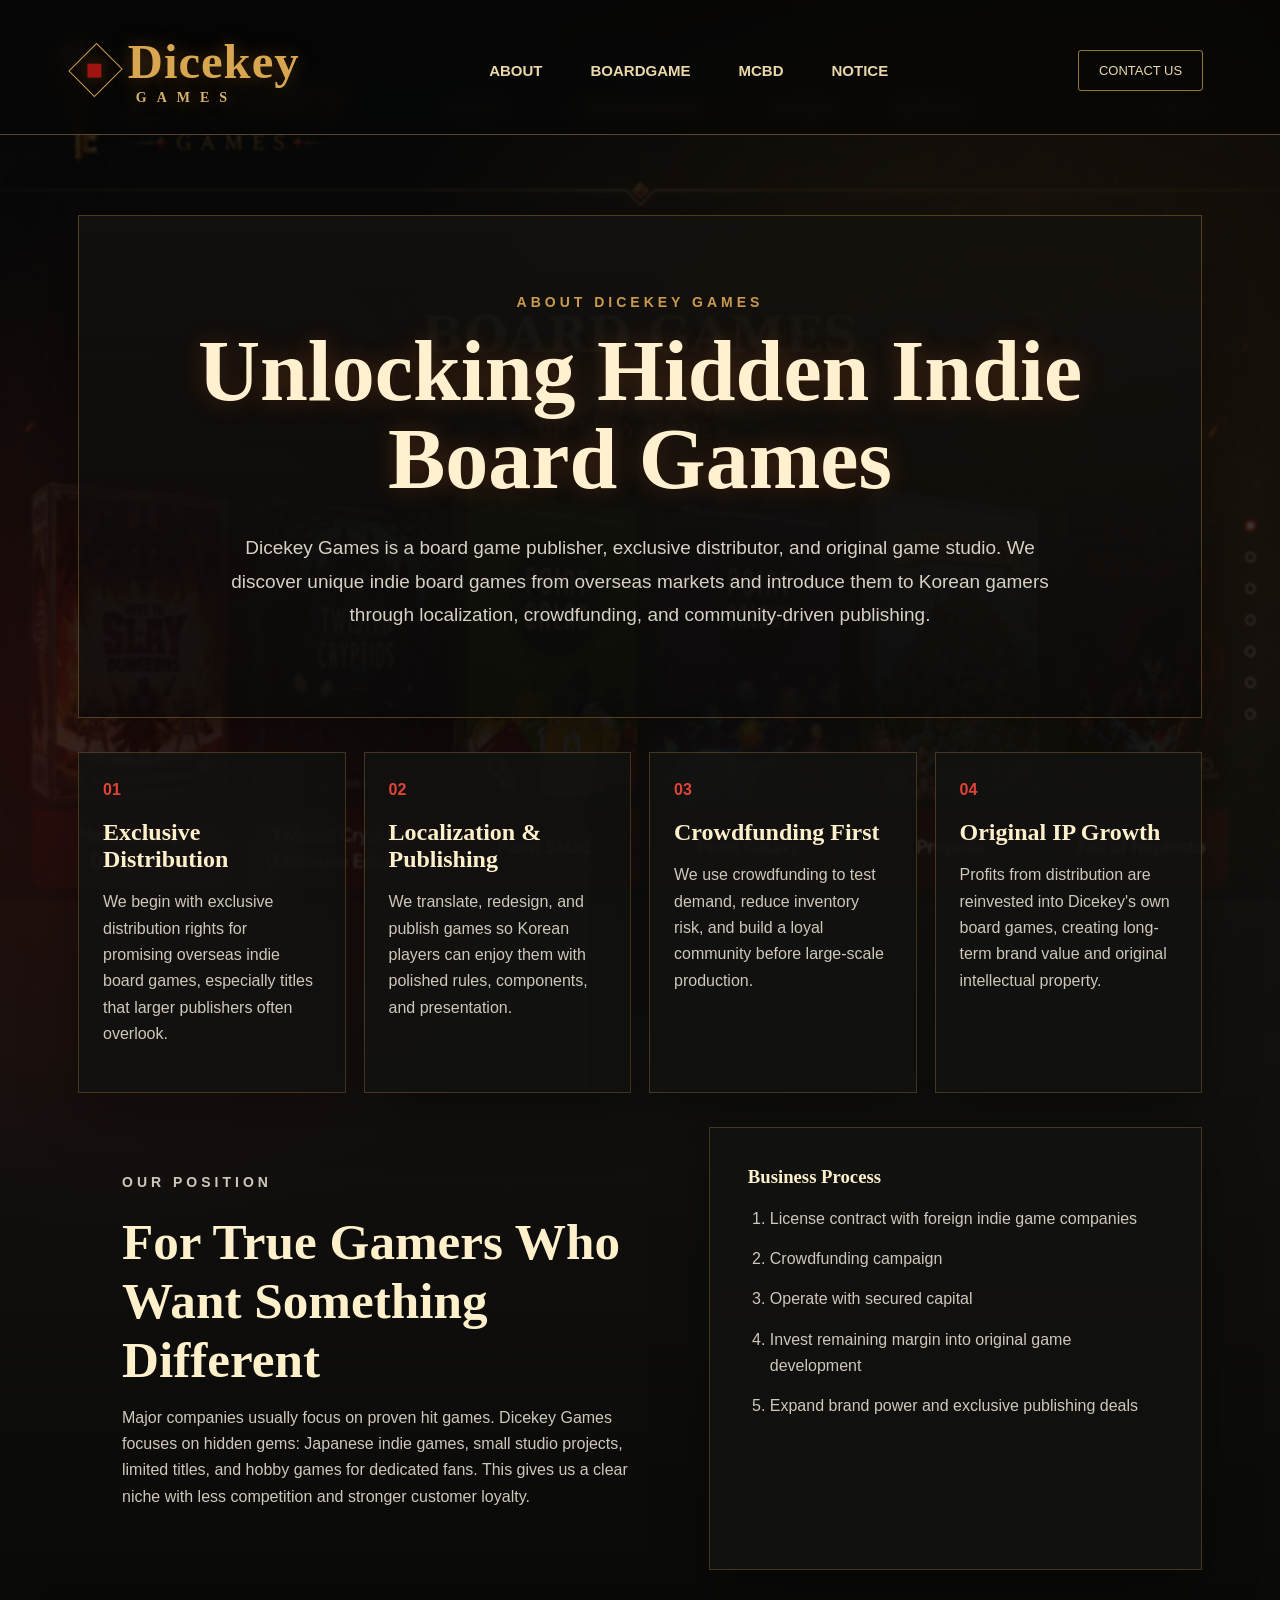
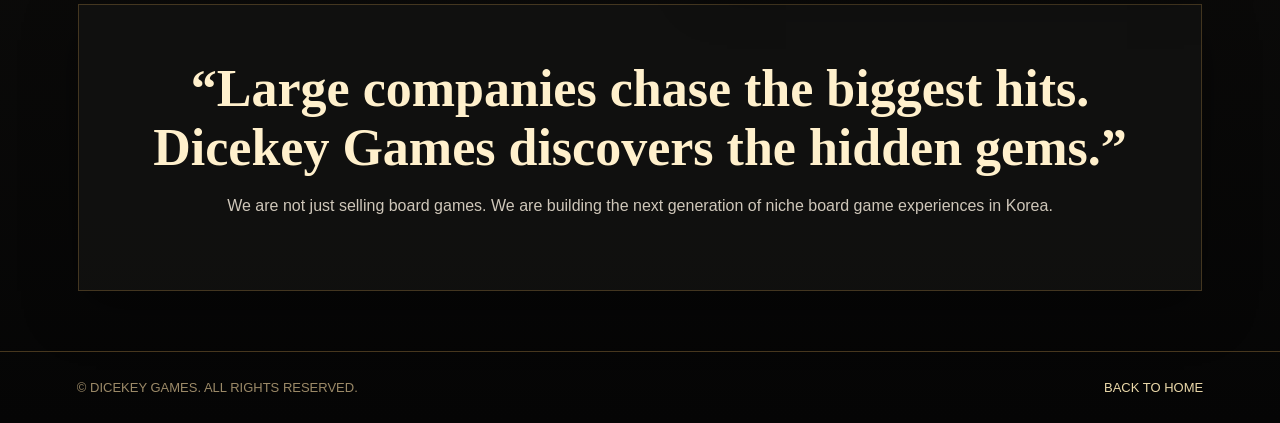
==== about.html @ 2d9f9a21 "Add files via upload" ====
<!DOCTYPE html>
<html lang="en">
<head>
  <meta charset="UTF-8" />
  <meta name="viewport" content="width=device-width, initial-scale=1.0" />
  <title>About Dicekey Games</title>
  <link rel="stylesheet" href="style.css" />
</head>
<body class="about-page">
  <header class="about-header">
    <a class="brand" href="index.html">
      <span class="brand-icon">◆</span>
      <span class="brand-text">Dicekey <small>GAMES</small></span>
    </a>
    <nav class="about-nav">
      <a href="about.html">ABOUT</a>
      <a href="index.html">BOARDGAME</a>
      <a href="index.html#mcbd">MCBD</a>
      <a href="index.html#notice">NOTICE</a>
    </nav>
    <a class="contact-btn" href="mailto:msub2000@g.skku.edu">CONTACT US</a>
  </header>

  <main class="about-main">
    <section class="about-hero">
      <p class="eyebrow">ABOUT DICEKEY GAMES</p>
      <h1>Unlocking Hidden Indie Board Games</h1>
      <p class="lead">
        Dicekey Games is a board game publisher, exclusive distributor, and original game studio.
        We discover unique indie board games from overseas markets and introduce them to Korean gamers through localization, crowdfunding, and community-driven publishing.
      </p>
    </section>

    <section class="mission-grid">
      <article>
        <span>01</span>
        <h2>Exclusive Distribution</h2>
        <p>We begin with exclusive distribution rights for promising overseas indie board games, especially titles that larger publishers often overlook.</p>
      </article>
      <article>
        <span>02</span>
        <h2>Localization & Publishing</h2>
        <p>We translate, redesign, and publish games so Korean players can enjoy them with polished rules, components, and presentation.</p>
      </article>
      <article>
        <span>03</span>
        <h2>Crowdfunding First</h2>
        <p>We use crowdfunding to test demand, reduce inventory risk, and build a loyal community before large-scale production.</p>
      </article>
      <article>
        <span>04</span>
        <h2>Original IP Growth</h2>
        <p>Profits from distribution are reinvested into Dicekey's own board games, creating long-term brand value and original intellectual property.</p>
      </article>
    </section>

    <section class="strategy-section">
      <div>
        <p class="eyebrow">OUR POSITION</p>
        <h2>For True Gamers Who Want Something Different</h2>
        <p>
          Major companies usually focus on proven hit games. Dicekey Games focuses on hidden gems:
          Japanese indie games, small studio projects, limited titles, and hobby games for dedicated fans.
          This gives us a clear niche with less competition and stronger customer loyalty.
        </p>
      </div>
      <div class="process-card">
        <h3>Business Process</h3>
        <ol>
          <li>License contract with foreign indie game companies</li>
          <li>Crowdfunding campaign</li>
          <li>Operate with secured capital</li>
          <li>Invest remaining margin into original game development</li>
          <li>Expand brand power and exclusive publishing deals</li>
        </ol>
      </div>
    </section>

    <section class="quote-section">
      <h2>“Large companies chase the biggest hits. Dicekey Games discovers the hidden gems.”</h2>
      <p>We are not just selling board games. We are building the next generation of niche board game experiences in Korea.</p>
    </section>
  </main>

  <footer class="about-footer">
    <span>© DICEKEY GAMES. ALL RIGHTS RESERVED.</span>
    <a href="index.html">BACK TO HOME</a>
  </footer>
</body>
</html>
---- style.css ----
* { box-sizing: border-box; }

html, body {
  margin: 0;
  padding: 0;
  background: #050505;
  color: #f5ead0;
  scroll-behavior: smooth;
  font-family: Georgia, 'Times New Roman', serif;
}

body { overflow-x: hidden; }

.site { width: 100%; }

.hero {
  width: 100vw;
  background-position: center top;
  background-repeat: no-repeat;
  background-size: cover;
}

.first {
  min-height: 100vh;
  background-image: url("assets/first-view.png");
}

.second {
  min-height: 100vh;
  background-image: url("assets/scroll-view.png");
}

.hotspot {
  position: fixed;
  z-index: 50;
  display: block;
  background: transparent;
}

.about-link {
  left: 32.5vw;
  top: 8.8vh;
  width: 7.5vw;
  height: 4vh;
}

.about-page {
  min-height: 100vh;
  background:
    radial-gradient(circle at 80% 20%, rgba(146, 91, 31, 0.18), transparent 34%),
    radial-gradient(circle at 8% 36%, rgba(142, 18, 15, 0.2), transparent 30%),
    linear-gradient(180deg, #070707 0%, #11100e 52%, #050505 100%);
}

.about-page::before {
  content: "";
  position: fixed;
  inset: 0;
  pointer-events: none;
  background-image: url("assets/first-view.png");
  background-size: cover;
  background-position: center top;
  opacity: 0.16;
  filter: blur(1px);
}

.about-header {
  position: relative;
  z-index: 2;
  display: flex;
  align-items: center;
  justify-content: space-between;
  padding: 34px 6vw 28px;
  border-bottom: 1px solid rgba(194, 150, 78, 0.45);
  background: rgba(6, 6, 6, 0.72);
  backdrop-filter: blur(8px);
}

.brand {
  display: flex;
  align-items: center;
  gap: 14px;
  color: #d8a650;
  text-decoration: none;
  font-size: clamp(28px, 3.8vw, 54px);
  font-weight: 700;
  letter-spacing: 1px;
  text-shadow: 0 0 18px rgba(209, 126, 33, 0.35);
}

.brand-icon {
  color: #9f1310;
  font-size: 24px;
  border: 1px solid #c99a4f;
  padding: 5px 8px;
  transform: rotate(45deg);
}

.brand-text small {
  display: block;
  font-size: 14px;
  letter-spacing: 10px;
  color: #d6b36e;
  margin-left: 8px;
}

.about-nav {
  display: flex;
  gap: 48px;
  font-family: Arial, sans-serif;
  font-weight: 700;
  font-size: 15px;
}

.about-nav a,
.contact-btn,
.about-footer a {
  color: #ead8a9;
  text-decoration: none;
}

.contact-btn {
  border: 1px solid rgba(208, 165, 83, 0.7);
  padding: 12px 20px;
  font-family: Arial, sans-serif;
  font-size: 13px;
  border-radius: 3px;
}

.about-main {
  position: relative;
  z-index: 1;
  max-width: 1180px;
  margin: 0 auto;
  padding: 80px 28px 60px;
}

.about-hero {
  text-align: center;
  padding: 78px 40px 86px;
  border: 1px solid rgba(201, 154, 79, 0.35);
  background: linear-gradient(180deg, rgba(20, 17, 14, 0.86), rgba(8, 8, 8, 0.72));
  box-shadow: 0 30px 80px rgba(0,0,0,0.5);
}

.eyebrow {
  margin: 0 0 18px;
  color: #c99a4f;
  font-family: Arial, sans-serif;
  font-size: 14px;
  font-weight: 700;
  letter-spacing: 4px;
}

.about-hero h1 {
  margin: 0;
  font-size: clamp(42px, 7vw, 86px);
  line-height: 1.02;
  color: #fff1d0;
  text-shadow: 0 0 24px rgba(183, 91, 24, 0.32);
}

.lead {
  max-width: 860px;
  margin: 28px auto 0;
  font-family: Arial, sans-serif;
  font-size: 19px;
  line-height: 1.75;
  color: #d8d0c4;
}

.mission-grid {
  display: grid;
  grid-template-columns: repeat(4, 1fr);
  gap: 18px;
  margin: 34px 0;
}

.mission-grid article,
.process-card,
.quote-section {
  background: rgba(18, 18, 17, 0.86);
  border: 1px solid rgba(201, 154, 79, 0.28);
  box-shadow: 0 18px 50px rgba(0,0,0,0.35);
}

.mission-grid article {
  padding: 28px 24px;
  min-height: 250px;
}

.mission-grid span {
  display: inline-block;
  color: #e04437;
  font-family: Arial, sans-serif;
  font-weight: 800;
  margin-bottom: 20px;
}

.mission-grid h2,
.strategy-section h2,
.process-card h3,
.quote-section h2 {
  margin: 0 0 14px;
  color: #fff0cc;
}

.mission-grid p,
.strategy-section p,
.process-card li,
.quote-section p {
  font-family: Arial, sans-serif;
  line-height: 1.65;
  color: #cfc7ba;
}

.strategy-section {
  display: grid;
  grid-template-columns: 1.1fr 0.9fr;
  gap: 28px;
  align-items: stretch;
  margin-top: 34px;
}

.strategy-section > div:first-child {
  padding: 44px;
}

.strategy-section h2 {
  font-size: clamp(30px, 4vw, 52px);
}

.process-card {
  padding: 38px;
}

.process-card ol {
  margin: 18px 0 0;
  padding-left: 22px;
}

.process-card li { margin-bottom: 14px; }

.quote-section {
  text-align: center;
  margin-top: 34px;
  padding: 54px 42px;
}

.quote-section h2 {
  font-size: clamp(28px, 4.4vw, 52px);
}

.about-footer {
  position: relative;
  z-index: 2;
  display: flex;
  justify-content: space-between;
  align-items: center;
  padding: 28px 6vw;
  border-top: 1px solid rgba(194, 150, 78, 0.35);
  color: #9c8a68;
  font-family: Arial, sans-serif;
  font-size: 13px;
}

@media (max-width: 900px) {
  .hero {
    min-height: 72vw;
    background-size: contain;
    background-color: #050505;
  }

  .about-link {
    left: 31vw;
    top: 5.8vw;
    width: 12vw;
    height: 4vw;
  }

  .about-header,
  .about-footer {
    flex-direction: column;
    gap: 22px;
    text-align: center;
  }

  .about-nav {
    flex-wrap: wrap;
    justify-content: center;
    gap: 22px;
  }

  .mission-grid,
  .strategy-section {
    grid-template-columns: 1fr;
  }
}
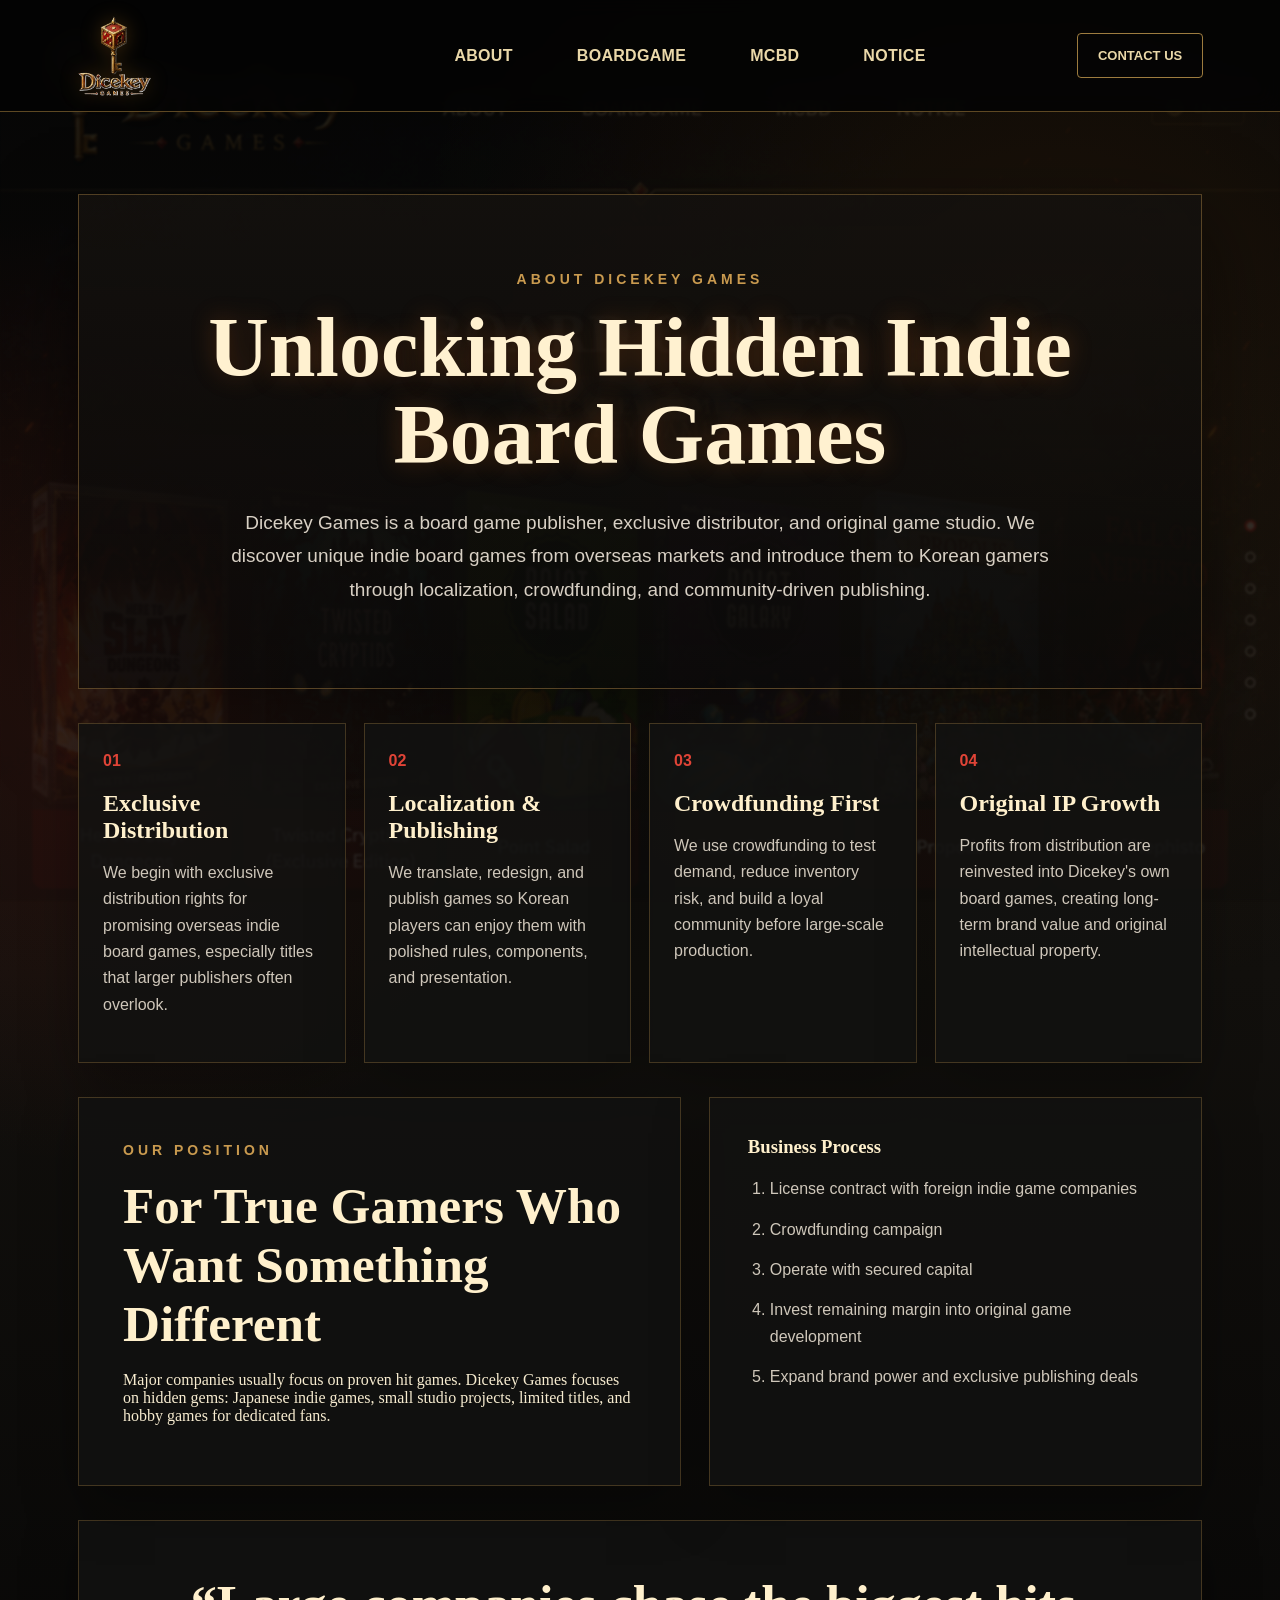
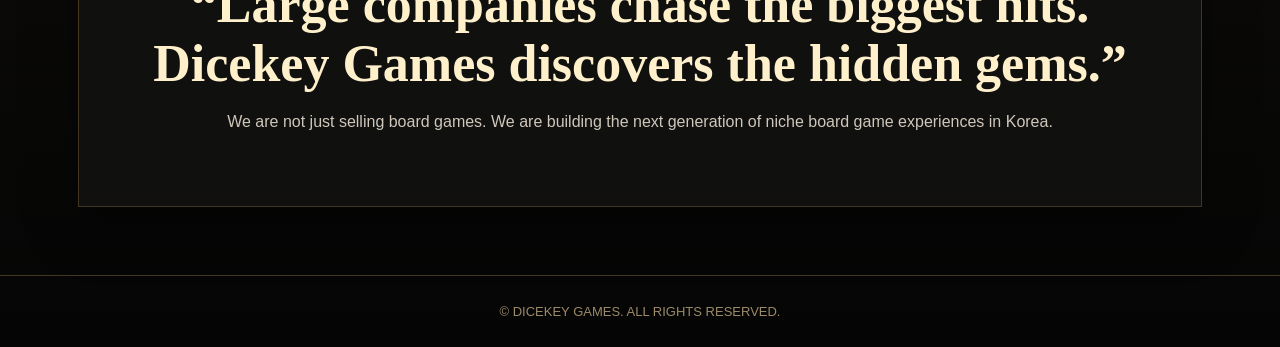
==== commit b3abe513: "Add files via upload" ====
--- a/about.html
+++ b/about.html
@@ -6,85 +6,42 @@
   <title>About Dicekey Games</title>
   <link rel="stylesheet" href="style.css" />
 </head>
-<body class="about-page">
-  <header class="about-header">
-    <a class="brand" href="index.html">
-      <span class="brand-icon">◆</span>
-      <span class="brand-text">Dicekey <small>GAMES</small></span>
-    </a>
-    <nav class="about-nav">
-      <a href="about.html">ABOUT</a>
-      <a href="index.html">BOARDGAME</a>
-      <a href="index.html#mcbd">MCBD</a>
-      <a href="index.html#notice">NOTICE</a>
-    </nav>
-    <a class="contact-btn" href="mailto:msub2000@g.skku.edu">CONTACT US</a>
-  </header>
-
-  <main class="about-main">
-    <section class="about-hero">
+<body class="sub-page about-page">
+<header class="page-header">
+  <a class="logo-link" href="index.html" aria-label="Dicekey Games Home">
+    <img src="assets/logo.png" alt="Dicekey Games" />
+  </a>
+  <nav class="page-nav">
+    <a href="about.html">ABOUT</a>
+    <a href="boardgame.html">BOARDGAME</a>
+    <a href="mcbd.html">MCBD</a>
+    <a href="notice.html">NOTICE</a>
+  </nav>
+  <a class="contact-btn" href="mailto:msub2000@g.skku.edu">CONTACT US</a>
+</header>
+  <main class="page-main">
+    <section class="intro-panel">
       <p class="eyebrow">ABOUT DICEKEY GAMES</p>
       <h1>Unlocking Hidden Indie Board Games</h1>
       <p class="lead">
-        Dicekey Games is a board game publisher, exclusive distributor, and original game studio.
-        We discover unique indie board games from overseas markets and introduce them to Korean gamers through localization, crowdfunding, and community-driven publishing.
+        Dicekey Games is a board game publisher, exclusive distributor, and original game studio. We discover unique indie board games from overseas markets and introduce them to Korean gamers through localization, crowdfunding, and community-driven publishing.
       </p>
     </section>
 
     <section class="mission-grid">
-      <article>
-        <span>01</span>
-        <h2>Exclusive Distribution</h2>
-        <p>We begin with exclusive distribution rights for promising overseas indie board games, especially titles that larger publishers often overlook.</p>
-      </article>
-      <article>
-        <span>02</span>
-        <h2>Localization & Publishing</h2>
-        <p>We translate, redesign, and publish games so Korean players can enjoy them with polished rules, components, and presentation.</p>
-      </article>
-      <article>
-        <span>03</span>
-        <h2>Crowdfunding First</h2>
-        <p>We use crowdfunding to test demand, reduce inventory risk, and build a loyal community before large-scale production.</p>
-      </article>
-      <article>
-        <span>04</span>
-        <h2>Original IP Growth</h2>
-        <p>Profits from distribution are reinvested into Dicekey's own board games, creating long-term brand value and original intellectual property.</p>
-      </article>
+      <article><span>01</span><h2>Exclusive Distribution</h2><p>We begin with exclusive distribution rights for promising overseas indie board games, especially titles that larger publishers often overlook.</p></article>
+      <article><span>02</span><h2>Localization & Publishing</h2><p>We translate, redesign, and publish games so Korean players can enjoy them with polished rules, components, and presentation.</p></article>
+      <article><span>03</span><h2>Crowdfunding First</h2><p>We use crowdfunding to test demand, reduce inventory risk, and build a loyal community before large-scale production.</p></article>
+      <article><span>04</span><h2>Original IP Growth</h2><p>Profits from distribution are reinvested into Dicekey's own board games, creating long-term brand value and original intellectual property.</p></article>
     </section>
 
-    <section class="strategy-section">
-      <div>
-        <p class="eyebrow">OUR POSITION</p>
-        <h2>For True Gamers Who Want Something Different</h2>
-        <p>
-          Major companies usually focus on proven hit games. Dicekey Games focuses on hidden gems:
-          Japanese indie games, small studio projects, limited titles, and hobby games for dedicated fans.
-          This gives us a clear niche with less competition and stronger customer loyalty.
-        </p>
-      </div>
-      <div class="process-card">
-        <h3>Business Process</h3>
-        <ol>
-          <li>License contract with foreign indie game companies</li>
-          <li>Crowdfunding campaign</li>
-          <li>Operate with secured capital</li>
-          <li>Invest remaining margin into original game development</li>
-          <li>Expand brand power and exclusive publishing deals</li>
-        </ol>
-      </div>
+    <section class="split-section">
+      <div><p class="eyebrow">OUR POSITION</p><h2>For True Gamers Who Want Something Different</h2><p>Major companies usually focus on proven hit games. Dicekey Games focuses on hidden gems: Japanese indie games, small studio projects, limited titles, and hobby games for dedicated fans.</p></div>
+      <div class="process-card"><h3>Business Process</h3><ol><li>License contract with foreign indie game companies</li><li>Crowdfunding campaign</li><li>Operate with secured capital</li><li>Invest remaining margin into original game development</li><li>Expand brand power and exclusive publishing deals</li></ol></div>
     </section>
 
-    <section class="quote-section">
-      <h2>“Large companies chase the biggest hits. Dicekey Games discovers the hidden gems.”</h2>
-      <p>We are not just selling board games. We are building the next generation of niche board game experiences in Korea.</p>
-    </section>
+    <section class="quote-section"><h2>“Large companies chase the biggest hits. Dicekey Games discovers the hidden gems.”</h2><p>We are not just selling board games. We are building the next generation of niche board game experiences in Korea.</p></section>
   </main>
-
-  <footer class="about-footer">
-    <span>© DICEKEY GAMES. ALL RIGHTS RESERVED.</span>
-    <a href="index.html">BACK TO HOME</a>
-  </footer>
+  <footer class="page-footer">© DICEKEY GAMES. ALL RIGHTS RESERVED.</footer>
 </body>
 </html>
--- a/style.css
+++ b/style.css
@@ -296,3 +296,194 @@
     grid-template-columns: 1fr;
   }
 }
+
+/* ===== Revised multi-page structure ===== */
+.boardgame-link { left: 43vw; top: 8.8vh; width: 10vw; height: 4vh; }
+.mcbd-link { left: 57.2vw; top: 8.8vh; width: 6.5vw; height: 4vh; }
+.notice-link { left: 68vw; top: 8.8vh; width: 7.5vw; height: 4vh; }
+
+.sub-page {
+  min-height: 100vh;
+  background:
+    radial-gradient(circle at 82% 18%, rgba(143, 86, 28, 0.18), transparent 34%),
+    radial-gradient(circle at 8% 35%, rgba(150, 35, 22, 0.18), transparent 28%),
+    linear-gradient(180deg, #050505 0%, #12100d 50%, #050505 100%);
+  color: #f7ecd0;
+}
+.sub-page::before {
+  content: "";
+  position: fixed;
+  inset: 0;
+  pointer-events: none;
+  background-image: url("assets/first-view.png");
+  background-size: cover;
+  background-position: center top;
+  opacity: 0.12;
+  filter: blur(1.2px);
+}
+.page-header {
+  position: sticky;
+  top: 0;
+  z-index: 20;
+  display: grid;
+  grid-template-columns: 250px 1fr 150px;
+  align-items: center;
+  gap: 28px;
+  min-height: 112px;
+  padding: 12px 6vw;
+  border-bottom: 1px solid rgba(203, 155, 75, 0.45);
+  background: rgba(4, 4, 4, 0.88);
+  backdrop-filter: blur(10px);
+}
+.logo-link {
+  display: flex;
+  align-items: center;
+  height: 86px;
+  overflow: visible;
+  text-decoration: none;
+}
+.logo-link img {
+  display: block;
+  width: 220px;
+  height: 82px;
+  object-fit: contain;
+  object-position: left center;
+  filter: drop-shadow(0 0 10px rgba(204, 132, 34, 0.28));
+}
+.page-nav {
+  display: flex;
+  justify-content: center;
+  gap: clamp(24px, 5vw, 70px);
+  font-family: Arial, sans-serif;
+  font-weight: 800;
+  letter-spacing: .3px;
+}
+.page-nav a {
+  color: #ead8a9;
+  text-decoration: none;
+  transition: color .2s ease;
+}
+.page-nav a:hover { color: #f25445; }
+.contact-btn {
+  justify-self: end;
+  border: 1px solid rgba(208, 165, 83, 0.75);
+  padding: 14px 20px;
+  color: #ead8a9;
+  text-decoration: none;
+  font-family: Arial, sans-serif;
+  font-weight: 700;
+  font-size: 13px;
+  border-radius: 4px;
+  white-space: nowrap;
+}
+.page-main {
+  position: relative;
+  z-index: 1;
+  max-width: 1180px;
+  margin: 0 auto;
+  padding: 82px 28px 68px;
+}
+.intro-panel {
+  text-align: center;
+  padding: 76px 44px 82px;
+  border: 1px solid rgba(201, 154, 79, 0.38);
+  background: linear-gradient(180deg, rgba(20, 17, 14, 0.88), rgba(8, 8, 8, 0.72));
+  box-shadow: 0 30px 80px rgba(0,0,0,.5);
+}
+.intro-panel.compact { padding: 60px 42px; }
+.intro-panel h1 {
+  margin: 0;
+  font-size: clamp(42px, 7vw, 84px);
+  line-height: 1.03;
+  color: #fff1d0;
+  text-shadow: 0 0 24px rgba(183,91,24,.32);
+}
+.intro-panel.compact h1 { font-size: clamp(38px, 5.6vw, 68px); }
+.split-section {
+  display: grid;
+  grid-template-columns: 1.1fr .9fr;
+  gap: 28px;
+  margin-top: 34px;
+}
+.split-section > div:first-child,
+.timeline,
+.notice-list article,
+.game-grid article {
+  background: rgba(18,18,17,.88);
+  border: 1px solid rgba(201,154,79,.28);
+  box-shadow: 0 18px 50px rgba(0,0,0,.35);
+}
+.split-section > div:first-child { padding: 44px; }
+.split-section h2, .timeline h2 { font-size: clamp(30px,4vw,52px); margin: 0 0 18px; color: #fff0cc; }
+.game-grid {
+  display: grid;
+  grid-template-columns: repeat(3, 1fr);
+  gap: 22px;
+  margin-top: 34px;
+}
+.game-grid article { overflow: hidden; }
+.game-grid img {
+  width: 100%;
+  height: 330px;
+  object-fit: cover;
+  display: block;
+  background: #111;
+}
+.game-grid h2, .game-grid p { padding-left: 22px; padding-right: 22px; }
+.game-grid h2 { color: #fff0cc; margin: 22px 0 8px; }
+.game-grid p { color: #cfc7ba; font-family: Arial, sans-serif; line-height: 1.6; padding-bottom: 22px; }
+.strategy-cards article span { font-size: 28px; }
+.timeline {
+  margin-top: 34px;
+  padding: 42px;
+}
+.timeline div {
+  display: grid;
+  grid-template-columns: 70px 1fr;
+  align-items: center;
+  border-top: 1px solid rgba(201,154,79,.24);
+  padding: 18px 0;
+  font-family: Arial, sans-serif;
+}
+.timeline b { color: #e04437; font-size: 20px; }
+.timeline p { margin: 0; color: #d8d0c4; }
+.notice-list {
+  display: grid;
+  grid-template-columns: repeat(2, 1fr);
+  gap: 20px;
+  margin-top: 34px;
+}
+.notice-list article { padding: 28px; }
+.notice-list span {
+  display: inline-block;
+  padding: 5px 9px;
+  background: #9d1f19;
+  color: #fff;
+  font-family: Arial, sans-serif;
+  font-size: 12px;
+  font-weight: 800;
+  margin-bottom: 16px;
+}
+.notice-list h2 { margin: 0 0 16px; color: #fff0cc; }
+.notice-list p { margin: 0; color: #bba989; font-family: Arial, sans-serif; }
+.page-footer {
+  position: relative;
+  z-index: 2;
+  padding: 28px 6vw;
+  border-top: 1px solid rgba(194,150,78,.35);
+  color: #9c8a68;
+  text-align: center;
+  font-family: Arial, sans-serif;
+  font-size: 13px;
+}
+
+@media (max-width: 900px) {
+  .boardgame-link { left: 42vw; top: 5.8vw; width: 15vw; height: 4vw; }
+  .mcbd-link { left: 58vw; top: 5.8vw; width: 9vw; height: 4vw; }
+  .notice-link { left: 68vw; top: 5.8vw; width: 12vw; height: 4vw; }
+  .page-header { grid-template-columns: 1fr; justify-items: center; padding: 18px 20px; }
+  .logo-link img { width: 210px; height: 78px; }
+  .page-nav { flex-wrap: wrap; gap: 20px; }
+  .contact-btn { justify-self: center; }
+  .game-grid, .notice-list, .split-section { grid-template-columns: 1fr; }
+}
